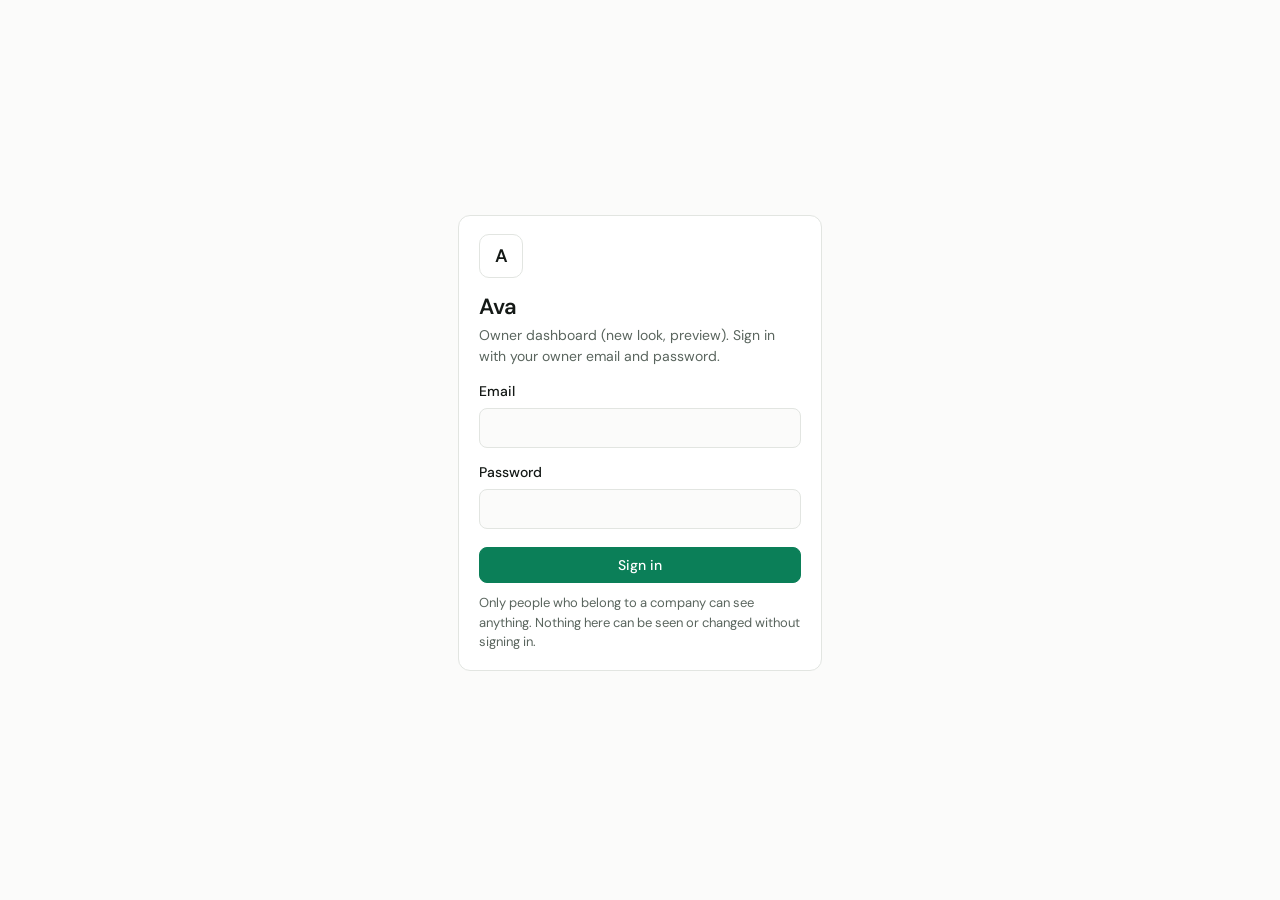
==== v3/index.html @ 1d2b5fd9 "Dashboard look 3 (preview): frame, Home, Goals, Companies" ====
<!doctype html>
<html lang="en">
<head>
<meta charset="utf-8" />
<meta name="viewport" content="width=device-width, initial-scale=1, viewport-fit=cover" />
<meta name="referrer" content="no-referrer" />
<meta name="color-scheme" content="light dark" />
<meta name="theme-color" content="#0d0f0e" />
<meta name="apple-mobile-web-app-capable" content="yes" />
<meta name="apple-mobile-web-app-title" content="Ava" />
<!-- Only this page's own files and the project address are allowed. Nothing else can run or be contacted. -->
<meta http-equiv="Content-Security-Policy" content="default-src 'none'; script-src 'self'; style-src 'self'; font-src 'self'; img-src 'self' data:; connect-src https://mlkknzwrzjqxydgsbqtu.supabase.co; base-uri 'none'; form-action 'none'" />
<title>Ava</title>
<link rel="icon" href="data:," />
<link rel="stylesheet" href="./css/theme.css" />
<link rel="stylesheet" href="./css/layout.css" />
<link rel="stylesheet" href="./css/parts.css" />
<link rel="stylesheet" href="./css/screens.css" />
</head>
<body>

<!-- SIGN IN -->
<main id="signin" class="signin" hidden>
  <div class="card signin-card">
    <div class="brand big" aria-hidden="true">A</div>
    <h1>Ava</h1>
    <p class="muted">Owner dashboard (new look, preview). Sign in with your owner email and password.</p>
    <form id="signin-form" autocomplete="on">
      <label class="field" for="email">Email</label>
      <input id="email" name="username" type="email" autocomplete="username" required />
      <label class="field" for="password">Password</label>
      <input id="password" name="password" type="password" autocomplete="current-password" required />
      <button id="signin-btn" class="btn primary block" type="submit">Sign in</button>
      <p id="signin-error" class="notice bad" role="alert" hidden></p>
    </form>
    <p class="muted small">Only people who belong to a company can see anything. Nothing here can be seen or changed without signing in.</p>
  </div>
</main>

<!-- THE DASHBOARD -->
<div class="app" id="app" hidden>
  <div class="pausebar" id="pausebar" role="alert" hidden></div>
  <nav class="strip" id="strip" aria-label="Main menu"></nav>
  <header class="top" id="top"></header>
  <aside class="panel" id="panel" aria-label="In this section"></aside>
  <main class="main" id="main" tabindex="-1"></main>
  <nav class="tabbar" id="tabbar" aria-label="Main menu"></nav>
</div>
<div id="sheet-root"></div>

<script type="module" src="./js/app.js"></script>
</body>
</html>
---- v3/css/theme.css ----
/* Ava owner dashboard, look 3. Fonts are bundled (no outside request). Colours are the approved tokens, light and dark.
   Appearance "Auto" follows the device; Light and Dark are forced with data-theme on the page.
   Colour rules: green only for the ONE main button on a screen, the selected menu item, and "on" or "healthy". Amber = needs attention. Red = paused, danger, errors. */
@font-face { font-family: "DM Sans"; font-style: normal; font-weight: 400; font-display: swap; src: url("../fonts/dm-sans-400.woff2") format("woff2"); }
@font-face { font-family: "DM Sans"; font-style: normal; font-weight: 500; font-display: swap; src: url("../fonts/dm-sans-500.woff2") format("woff2"); }
@font-face { font-family: "DM Sans"; font-style: normal; font-weight: 600; font-display: swap; src: url("../fonts/dm-sans-600.woff2") format("woff2"); }

:root {
  --bg: #fbfbfa; --panel: #f4f5f3; --rail: #eef0ed; --card: #ffffff; --line: #e2e5e1; --text: #141916; --muted: #5a655e;
  --accent: #0b7f58; --accentText: #0a7a55; --accentSoft: rgba(11, 127, 88, .10); --onAccent: #ffffff; --dot: #18a36b;
  --warn: #8a5d05; --warnSoft: rgba(138, 93, 5, .10); --danger: #b83232; --dangerSoft: rgba(184, 50, 50, .08); --track: #e6e9e5; --sel: #e9ece8;
  --overlay: rgba(20, 25, 22, .38);
  --font: "DM Sans", system-ui, -apple-system, "Segoe UI", Roboto, Arial, sans-serif;
  --s: 1;
  --row: 44px;
  color-scheme: light;
}
@media (prefers-color-scheme: dark) {
  :root:not([data-theme="light"]) {
    --bg: #0d0f0e; --panel: #101312; --rail: #0b0d0c; --card: #141816; --line: #232927; --text: #e2e6e3; --muted: #9aa59f;
    --accent: #2fbf7c; --accentText: #52d89b; --accentSoft: rgba(47, 191, 124, .13); --onAccent: #06150e; --dot: #3dd68c;
    --warn: #e8b65f; --warnSoft: rgba(232, 182, 95, .12); --danger: #ff7a7a; --dangerSoft: rgba(255, 122, 122, .10); --track: #252c29; --sel: #181d1b;
    --overlay: rgba(0, 0, 0, .55);
    color-scheme: dark;
  }
}
:root[data-theme="dark"] {
  --bg: #0d0f0e; --panel: #101312; --rail: #0b0d0c; --card: #141816; --line: #232927; --text: #e2e6e3; --muted: #9aa59f;
  --accent: #2fbf7c; --accentText: #52d89b; --accentSoft: rgba(47, 191, 124, .13); --onAccent: #06150e; --dot: #3dd68c;
  --warn: #e8b65f; --warnSoft: rgba(232, 182, 95, .12); --danger: #ff7a7a; --dangerSoft: rgba(255, 122, 122, .10); --track: #252c29; --sel: #181d1b;
  --overlay: rgba(0, 0, 0, .55);
  color-scheme: dark;
}
/* text size (Settings > General) and row density */
:root[data-size="small"] { --s: .93; }
:root[data-size="large"] { --s: 1.14; }
:root[data-density="compact"] { --row: 36px; }

* { box-sizing: border-box; }
html { font-size: calc(14px * var(--s)); -webkit-text-size-adjust: 100%; }
body { margin: 0; background: var(--bg); color: var(--text); font: 400 1rem/1.5 var(--font); -webkit-font-smoothing: antialiased; }
[hidden] { display: none !important; }
button, input, select, textarea { font: inherit; color: inherit; }
h1, h2, h3, h4, p { margin: 0; }
h1, h2, h3, h4, strong, b { font-weight: 600; }
a { color: inherit; }
.sr-only { position: absolute; width: 1px; height: 1px; overflow: hidden; clip: rect(0 0 0 0); white-space: nowrap; }
:focus-visible { outline: 2px solid var(--text); outline-offset: 2px; border-radius: 6px; }
::selection { background: var(--accentSoft); }
@media (prefers-reduced-motion: reduce) { * { transition: none !important; animation: none !important; } }
.ico { flex: 0 0 auto; display: block; }
---- v3/css/layout.css ----
/* The frame: pause bar, left strip (76px), side panel (224px), top bar, main area; on a phone one column with a bottom bar. */
.app { display: grid; height: 100vh; height: 100dvh; grid-template-columns: 76px 224px minmax(0, 1fr); grid-template-rows: auto 56px minmax(0, 1fr);
  grid-template-areas: "pause pause pause" "strip top top" "strip panel main"; background: var(--bg); }
.pausebar { grid-area: pause; display: flex; align-items: center; justify-content: center; gap: 14px; flex-wrap: wrap; min-height: 40px; padding: 6px 16px; background: var(--dangerSoft); color: var(--danger); border-bottom: 1px solid var(--line); font-weight: 500; }
.strip { grid-area: strip; background: var(--rail); border-right: 1px solid var(--line); display: flex; flex-direction: column; align-items: center; gap: 4px; padding: 10px 0 12px; overflow-y: auto; }
.top { grid-area: top; background: var(--bg); border-bottom: 1px solid var(--line); padding: 0 20px; display: flex; align-items: center; gap: 12px; min-width: 0; }
.panel { grid-area: panel; background: var(--panel); border-right: 1px solid var(--line); overflow-y: auto; display: flex; flex-direction: column; min-width: 0; }
.main { grid-area: main; overflow-y: auto; min-width: 0; outline: none; padding: 24px 28px 56px; overflow-wrap: anywhere; }
.tabbar { display: none; }

/* ---- left strip ---- */
.brand { width: 36px; height: 36px; border-radius: 10px; border: 1px solid var(--line); background: var(--card); color: var(--text); display: grid; place-items: center; font-weight: 600; font-size: 1.1rem; margin: 2px 0 10px; flex: 0 0 auto; }
.brand.big { width: 44px; height: 44px; font-size: 1.3rem; margin: 0 0 12px; }
.nav-btn { position: relative; width: 64px; padding: 8px 0 7px; border: 0; background: none; border-radius: 10px; color: var(--muted); display: flex; flex-direction: column; align-items: center; gap: 4px; cursor: pointer; font-size: 11px; font-weight: 500; line-height: 1.1; }
.nav-btn:hover { color: var(--text); background: var(--sel); }
.nav-btn[aria-current="page"] { background: var(--accentSoft); color: var(--accentText); }
.nav-btn .count { position: absolute; top: 1px; right: 4px; min-width: 18px; height: 18px; padding: 0 5px; border-radius: 9px; background: var(--text); color: var(--bg); font-size: 11px; font-weight: 600; display: grid; place-items: center; }
.strip-foot { margin-top: auto; display: flex; flex-direction: column; align-items: center; width: 100%; }

/* ---- top bar ---- */
.picker { position: relative; display: flex; align-items: center; gap: 8px; min-width: 0; max-width: 24rem; height: 40px; padding: 0 12px; border: 1px solid var(--line); background: var(--card); border-radius: 8px; }
.picker .ico { color: var(--muted); }
.picker select { appearance: none; -webkit-appearance: none; border: 0; background: transparent; font-weight: 500; min-width: 0; max-width: 15rem; height: 100%; text-overflow: ellipsis; cursor: pointer; padding-right: 4px; color: var(--text); }
.picker select:disabled { opacity: 1; -webkit-text-fill-color: var(--text); cursor: default; }
.picker select option { color: #111; background: #fff; }
.picker .branch { color: var(--muted); white-space: nowrap; font-size: 13px; padding-left: 10px; border-left: 1px solid var(--line); }
.status-pill { display: inline-flex; align-items: center; gap: 8px; height: 28px; padding: 0 12px; border-radius: 14px; border: 1px solid var(--line); color: var(--muted); font-size: 13px; white-space: nowrap; }
.status-pill i { width: 8px; height: 8px; border-radius: 50%; background: var(--muted); }
.status-pill.on i { background: var(--dot); }
.status-pill.paused { color: var(--danger); background: var(--dangerSoft); border-color: transparent; }
.status-pill.paused i { background: var(--danger); }
.top .grow { flex: 1 1 auto; }
.pretend-chip { display: inline-flex; align-items: center; gap: 6px; height: 28px; padding: 0 12px; border-radius: 14px; background: var(--warnSoft); color: var(--warn); font-size: 13px; font-weight: 500; white-space: nowrap; }

/* ---- side panel ---- */
.panel-h { padding: 18px 16px 6px; font-size: 13px; font-weight: 600; color: var(--muted); }
.panel-body { padding: 4px 8px 20px; display: flex; flex-direction: column; gap: 2px; }
.pitem { display: flex; align-items: center; justify-content: space-between; gap: 8px; width: 100%; min-height: 36px; padding: 6px 10px; border: 0; background: none; border-radius: 8px; color: var(--text); text-align: left; cursor: pointer; }
.pitem:hover { background: var(--sel); }
.pitem[aria-current="true"] { background: var(--accentSoft); color: var(--accentText); }
.pitem .t { min-width: 0; overflow: hidden; text-overflow: ellipsis; white-space: nowrap; }
.pitem .n { color: var(--muted); font-size: 13px; flex: 0 0 auto; }
.pitem[aria-current="true"] .n { color: inherit; }
.pitem.two { flex-direction: column; align-items: stretch; gap: 0; padding: 7px 10px; }
.pitem.two .t { display: block; }
.pitem.two .s { color: var(--muted); font-size: 13px; }
.psec { padding: 14px 10px 4px; font-size: 13px; font-weight: 600; color: var(--muted); }
.plink { display: flex; align-items: center; gap: 8px; min-height: 36px; padding: 6px 10px; border: 0; background: none; border-radius: 8px; color: var(--muted); cursor: pointer; width: 100%; text-align: left; }
.plink:hover { background: var(--sel); color: var(--text); }
.pfoot { margin-top: auto; padding: 8px 8px 16px; border-top: 1px solid var(--line); }

/* ---- main page frame ---- */
.page { max-width: 64rem; margin: 0 auto; }
.page.wide { max-width: none; }
.page-h { display: flex; align-items: center; gap: 12px; flex-wrap: wrap; margin-bottom: 18px; min-width: 0; }
.page-h h1, .page-title { font-size: 22px; font-weight: 600; line-height: 1.25; min-width: 0; display: flex; align-items: center; gap: 10px; flex-wrap: wrap; margin-bottom: 4px; }
.page-h h1 { margin-bottom: 0; }
.page-h .grow { flex: 1 1 auto; }
.crumb { display: inline-flex; align-items: center; gap: 4px; border: 0; background: none; color: var(--muted); cursor: pointer; padding: 6px 0; min-height: 32px; }
.crumb:hover { color: var(--text); }
.back { display: inline-flex; align-items: center; gap: 4px; border: 0; background: none; color: var(--muted); cursor: pointer; padding: 6px 0; min-height: 32px; margin-bottom: 6px; }
.back:hover { color: var(--text); }
.mainnote { color: var(--muted); margin: 0 0 16px; max-width: 46rem; }
.sub { color: var(--muted); }
.sectitle, .label13 { font-size: 13px; font-weight: 600; color: var(--muted); margin: 22px 0 8px; }
.sectitle:first-child { margin-top: 0; }

/* ---- sheets and dialogs ---- */
.overlay { position: fixed; inset: 0; background: var(--overlay); display: grid; place-items: center; z-index: 30; padding: 16px; }
.sheet { background: var(--card); color: var(--text); border: 1px solid var(--line); border-radius: 12px; padding: 22px; width: min(28rem, 100%); max-height: 88vh; max-height: 88dvh; overflow: auto; outline: none; }
.sheet.wide { width: min(36rem, 100%); }
.sheet h2 { font-size: 1.15rem; margin-bottom: 6px; }
.sheet .btnrow { margin-top: 18px; justify-content: flex-end; }
.sheet .menu { display: grid; gap: 2px; margin-top: 10px; }
.sheet .menu button { display: flex; align-items: center; gap: 12px; text-align: left; background: none; border: 0; min-height: 48px; padding: 8px 10px; border-radius: 8px; cursor: pointer; }
.sheet .menu button:hover { background: var(--sel); }

/* ---- PHONE ---- */
@media (max-width: 899px) {
  .app { grid-template-columns: minmax(0, 1fr); grid-template-rows: auto auto minmax(0, 1fr) auto; grid-template-areas: "pause" "top" "main" "tabs"; }
  .strip, .panel { display: none; }
  .top { padding: 8px 12px; height: auto; min-height: 56px; gap: 8px; }
  .top .brand { display: none; }
  .picker { flex: 1 1 auto; min-width: 0; height: 44px; }
  .picker select { max-width: none; flex: 1 1 auto; }
  .picker .branch { display: none; }
  .status-pill .label { display: none; }
  .status-pill { padding: 0 9px; }
  .main { padding: 16px 14px 28px; }
  .page-h h1, .page-title { font-size: 20px; }
  .tabbar { grid-area: tabs; display: grid; grid-template-columns: repeat(5, 1fr); background: var(--rail); border-top: 1px solid var(--line); padding-bottom: env(safe-area-inset-bottom); }
  .tab { position: relative; border: 0; background: none; min-height: 56px; padding: 7px 2px 6px; display: flex; flex-direction: column; align-items: center; justify-content: center; gap: 3px; font-size: 11px; font-weight: 500; color: var(--muted); cursor: pointer; }
  .tab[aria-current="page"] { color: var(--accentText); }
  .tab[aria-current="page"]::before { content: ""; position: absolute; top: 0; left: 28%; right: 28%; height: 2px; background: var(--accent); border-radius: 0 0 2px 2px; }
  .tab .count { position: absolute; top: 4px; left: calc(50% + 6px); min-width: 18px; height: 18px; padding: 0 5px; border-radius: 9px; background: var(--text); color: var(--bg); font-size: 11px; font-weight: 600; display: grid; place-items: center; }
  .overlay { align-items: end; padding: 0; }
  .sheet { border-radius: 14px 14px 0 0; width: 100%; padding-bottom: calc(22px + env(safe-area-inset-bottom)); }
  .sheet .btnrow { flex-direction: column-reverse; } .sheet .btnrow .btn { width: 100%; }
}
@media (min-width: 900px) { .phone-only { display: none !important; } }
@media (max-width: 899px) { .desk-only { display: none !important; } }
---- v3/css/parts.css ----
/* Parts used on every screen: cards, buttons, tags, chips, switches, tables, forms, notices.
   Green marks the ONE main button on a screen (.btn.primary), the selected item, and "on"/"healthy". Everything else is an outline in the text colour. */

/* ---- cards ---- */
.card { background: var(--card); border: 1px solid var(--line); border-radius: 12px; padding: 18px 20px; margin-bottom: 14px; min-width: 0; }
.card h3 { font-size: 1.07rem; margin-bottom: 4px; }
.card.inner { background: var(--bg); margin: 12px 0 0; padding: 14px 16px; }
.card.flush { padding: 0; overflow: hidden; }
.card.empty { text-align: center; padding: 28px 20px; color: var(--muted); }
.card.ask { border-color: var(--text); }
.card.item { display: block; width: 100%; text-align: left; cursor: pointer; }
.row2 { display: flex; justify-content: space-between; align-items: flex-start; gap: 10px; flex-wrap: wrap; min-width: 0; }
.row2 > * { min-width: 0; }
.muted { color: var(--muted); }
.small { font-size: 13px; }
.strong { font-weight: 600; }
.when { color: var(--muted); font-size: 13px; }
.cardlist { display: grid; grid-template-columns: minmax(0, 1fr); }
.cardlist > .li { padding: 12px 0; border-top: 1px solid var(--line); }
.cardlist > .li:first-child { border-top: 0; padding-top: 2px; }
ul.plain { margin: 6px 0 0; padding-left: 1.2rem; } ul.plain li { margin: 4px 0; }
ul.plain.small { font-size: 13px; color: var(--muted); }
.plainlist { list-style: none; margin: 8px 0 0; padding: 0; display: grid; gap: 6px; }
.plainlist li { padding: 8px 12px; border-radius: 8px; border: 1px solid var(--line); overflow-wrap: anywhere; }
.plainlist li { position: relative; padding-left: 28px; }
.plainlist li::before { content: ""; position: absolute; left: 12px; top: 1.05em; width: 8px; height: 8px; border-radius: 50%; background: var(--track); }
.plainlist li.good::before { background: var(--dot); } .plainlist li.bad::before { background: var(--danger); } .plainlist li.warn::before { background: var(--warn); }
.quote { margin: 6px 0; padding: 8px 12px; border-radius: 8px; background: var(--track); color: var(--muted); overflow-wrap: anywhere; }
.kv { display: grid; grid-template-columns: 9rem minmax(0, 1fr); gap: 8px 16px; margin: 10px 0 0; }
.kv dt { color: var(--muted); } .kv dd { margin: 0; }
.kv2 { display: grid; grid-template-columns: repeat(3, 1fr); gap: 8px; margin-bottom: 12px; }
.big2 { font-size: 1.6rem; font-weight: 600; }
.prewrap { white-space: pre-wrap; overflow-wrap: anywhere; margin: 4px 0; }
.warnText { color: var(--warn); }
details.d { margin-top: 6px; font-size: 13px; color: var(--muted); }
.foot { text-align: center; color: var(--muted); font-size: 13px; margin-top: 24px; }

/* ---- buttons: outline by default; .primary (green) only for the one main action ---- */
.btn { display: inline-flex; align-items: center; justify-content: center; gap: 8px; min-height: 36px; padding: 0 16px; border-radius: 8px; border: 1px solid var(--line); background: transparent; color: var(--text); font-weight: 500; cursor: pointer; white-space: nowrap; text-decoration: none; }
.btn:hover { background: var(--sel); }
.btn:disabled, .btn[aria-disabled="true"] { opacity: .5; cursor: not-allowed; }
.btn.primary { background: var(--accent); border-color: var(--accent); color: var(--onAccent); }
.btn.primary:hover { filter: brightness(1.08); background: var(--accent); }
.btn.ghost { background: transparent; }
.btn.danger { color: var(--danger); border-color: var(--danger); }
.btn.danger:hover { background: var(--dangerSoft); }
.btn.sm { min-height: 32px; padding: 0 12px; }
.btn.lg, .bigbtn { min-height: 40px; padding: 0 20px; }
.btn.block { width: 100%; }
.btn.block + .btn.block, .btn.block + .textbtn { margin-top: 8px; }
.btn-pause { height: 36px; }
.btn-pause:hover:not(:disabled) { color: var(--danger); border-color: var(--danger); background: var(--dangerSoft); }
.btn.resume { color: var(--danger); border-color: var(--danger); }
.btn.resume:hover { background: var(--danger); color: var(--bg); }
.btnrow { display: flex; gap: 8px; flex-wrap: wrap; margin-top: 12px; align-items: center; }
.textbtn { background: none; border: 0; color: var(--text); text-decoration: underline; text-underline-offset: 3px; text-decoration-color: var(--line); cursor: pointer; padding: 4px 0; min-height: 28px; }
.textbtn:hover { text-decoration-color: var(--text); }
.iconbtn { display: inline-grid; place-items: center; width: 36px; height: 36px; border: 1px solid var(--line); border-radius: 8px; background: transparent; cursor: pointer; color: var(--text); }
.iconbtn:hover { background: var(--sel); }

/* ---- tags (12px pills) and chips (38px pills) ---- */
.tag, .badge { display: inline-flex; align-items: center; gap: 4px; height: 22px; padding: 0 9px; border-radius: 11px; font-size: 12px; font-weight: 500; line-height: 1; white-space: nowrap; background: var(--track); color: var(--muted); vertical-align: middle; }
.tag.good, .badge.good { background: var(--accentSoft); color: var(--accentText); }
.tag.warn, .badge.warn { background: var(--warnSoft); color: var(--warn); }
.tag.bad, .badge.bad { background: var(--dangerSoft); color: var(--danger); }
.tag.soon, .badge.soon, .badge.wait { background: var(--track); color: var(--muted); }
.badge.guess { margin-left: 8px; }
.chips { display: flex; flex-wrap: wrap; gap: 8px; margin-top: 10px; }
.chips button, .chip { display: inline-flex; align-items: center; gap: 6px; height: 38px; padding: 0 16px; border-radius: 19px; border: 1px solid var(--line); background: transparent; color: var(--text); cursor: pointer; white-space: nowrap; }
.chips button:hover, .chip:hover { background: var(--sel); }
.chips button[aria-pressed="true"], .chip[aria-pressed="true"] { background: var(--sel); border-color: var(--muted); font-weight: 500; }
.chips button:disabled { opacity: .5; cursor: not-allowed; }
.chiprow { display: flex; gap: 8px; overflow-x: auto; scrollbar-width: none; -webkit-overflow-scrolling: touch; padding-bottom: 2px; scroll-snap-type: x proximity; }
.chiprow::-webkit-scrollbar { display: none; }
.chiprow .chip { scroll-snap-align: start; flex: 0 0 auto; }

/* ---- switch 40x24 ---- */
.switch { position: relative; flex: 0 0 auto; width: 40px; height: 24px; border-radius: 12px; border: 0; background: var(--track); cursor: pointer; padding: 0; transition: background .15s; }
.switch::after { content: ""; position: absolute; top: 3px; left: 3px; width: 18px; height: 18px; border-radius: 50%; background: var(--card); box-shadow: 0 0 0 1px var(--line); transition: transform .15s; }
.switch[aria-checked="true"] { background: var(--accent); }
.switch[aria-checked="true"]::after { transform: translateX(16px); background: var(--onAccent); box-shadow: none; }
.switch:disabled { opacity: .5; cursor: not-allowed; }
@media (max-width: 899px) { .switch { position: relative; } .switch::before { content: ""; position: absolute; inset: -10px -4px; } }

/* ---- forms ---- */
.field { display: block; margin-top: 14px; font-weight: 500; }
input[type="text"], input[type="search"], input[type="email"], input[type="password"], input[type="number"], select.pick, .pick, textarea { width: 100%; min-height: 40px; margin-top: 6px; padding: 0 12px; border-radius: 8px; border: 1px solid var(--line); background: var(--bg); color: var(--text); }
textarea { padding: 10px 12px; resize: vertical; min-height: 96px; display: block; line-height: 1.5; }
.listbox { min-height: 140px; }
input:focus, textarea:focus, select:focus { outline: 2px solid var(--text); outline-offset: 0; }
::placeholder { color: var(--muted); opacity: .8; }
.chipfile { display: inline-flex; align-items: center; height: 38px; padding: 0 16px; border: 1px solid var(--line); border-radius: 19px; cursor: pointer; }
.chipfile:hover { background: var(--sel); }
.chipfile:focus-within { outline: 2px solid var(--text); outline-offset: 2px; }
.searchbox { display: flex; align-items: center; gap: 8px; height: 38px; padding: 0 12px; border: 1px solid var(--line); border-radius: 8px; background: var(--bg); color: var(--muted); min-width: 0; }
.searchbox input { flex: 1; min-width: 0; margin: 0; min-height: 0; height: 100%; padding: 0; border: 0; background: transparent; outline: none; }
.searchbox:focus-within { outline: 2px solid var(--text); }
.checks { max-height: 20rem; overflow-y: auto; border: 1px solid var(--line); border-radius: 8px; padding: 6px; margin-top: 8px; background: var(--bg); }
.check { display: flex; align-items: center; gap: 12px; min-height: 40px; padding: 4px 10px; border-radius: 8px; cursor: pointer; }
.check:hover { background: var(--sel); }
.check input { width: 20px; height: 20px; accent-color: var(--accent); flex: 0 0 auto; margin: 0; min-height: 0; padding: 0; }
.check.d1 { padding-left: 32px; } .check.d2 { padding-left: 54px; }
.seg { display: inline-flex; border: 1px solid var(--line); border-radius: 8px; padding: 2px; gap: 2px; background: var(--bg); }
.seg button { border: 0; background: transparent; border-radius: 6px; min-height: 32px; padding: 0 14px; cursor: pointer; color: var(--muted); display: inline-flex; align-items: center; gap: 6px; }
.seg button[aria-pressed="true"] { background: var(--sel); color: var(--text); font-weight: 500; }

/* ---- notices ---- */
.notice { border-radius: 8px; padding: 10px 14px; margin: 12px 0; background: var(--accentSoft); color: var(--accentText); border: 1px solid transparent; }
.notice.warn { background: var(--warnSoft); color: var(--warn); }
.notice.bad { background: var(--dangerSoft); color: var(--danger); }
.notice.neutral, .notice.wait { background: transparent; color: var(--text); border-color: var(--line); }
.notice p { margin: 4px 0; }
.notice details { margin-top: 4px; font-size: 13px; }
.loaderr { margin-bottom: 14px; }

/* ---- empty and error states ---- */
.state { text-align: center; max-width: 26rem; margin: 40px auto; padding: 0 12px; }
.state .ico { margin: 0 auto 12px; color: var(--muted); }
.state.warn .ico { color: var(--warn); } .state.bad .ico { color: var(--danger); }
.state p { color: var(--muted); margin-bottom: 14px; }
.state h3 { margin-bottom: 4px; }
.state .btn { margin-top: 2px; }
.state.inline { margin: 22px auto; }
.empty { color: var(--muted); text-align: center; padding: 28px 12px; }

/* ---- progress ---- */
.bar { height: 6px; background: var(--track); border-radius: 3px; overflow: hidden; margin: 8px 0 4px; }
.bar > span { display: block; height: 100%; width: 100%; background: var(--accent); transform-origin: left center; transform: scaleX(0); }
@media (prefers-reduced-motion: no-preference) { .bar > span { transition: transform .4s ease; } }

/* ---- tables: rows about 44px ---- */
.tablewrap { overflow-x: auto; }
.tbl { width: 100%; border-collapse: collapse; }
.tbl th { text-align: left; font-size: 13px; font-weight: 600; color: var(--muted); padding: 0 12px; height: 38px; border-bottom: 1px solid var(--line); white-space: nowrap; }
.tbl td { padding: 0 12px; height: var(--row); border-bottom: 1px solid var(--line); vertical-align: middle; max-width: 18rem; }
.tbl td.wrap { white-space: normal; }
.tbl td:not(.wrap) { overflow: hidden; text-overflow: ellipsis; white-space: nowrap; }
.tbl tbody tr { cursor: pointer; }
.tbl tbody tr:hover { background: var(--sel); }
.tbl tbody tr[aria-selected="true"] { background: var(--sel); box-shadow: inset 2px 0 0 var(--accent); }
.tbl tbody tr:last-child td { border-bottom: 0; }
.tbl .tick { width: 40px; padding-right: 0; }
.tbl .tick input { width: 18px; height: 18px; margin: 0; min-height: 0; accent-color: var(--accent); vertical-align: middle; padding: 0; }
.tbl .name { font-weight: 500; }
.tbl td.muted { color: var(--muted); }
.pager { display: flex; align-items: center; justify-content: space-between; gap: 12px; flex-wrap: wrap; padding: 10px 14px; border-top: 1px solid var(--line); color: var(--muted); font-size: 13px; }
.pager .btnrow { margin: 0; }
.selbar { display: flex; align-items: center; gap: 10px; flex-wrap: wrap; padding: 8px 14px; background: var(--sel); border-bottom: 1px solid var(--line); }
.selbar .grow { flex: 1 1 auto; font-weight: 500; }
.toolbar { display: flex; align-items: center; gap: 8px; flex-wrap: wrap; padding: 12px 14px; border-bottom: 1px solid var(--line); }
.toolbar .searchbox { flex: 1 1 14rem; max-width: 22rem; }
.toolbar select { width: auto; min-height: 36px; margin: 0; padding: 0 10px; }
.toolbar .tog { display: inline-flex; align-items: center; gap: 8px; min-height: 36px; cursor: pointer; }
.toolbar .tog input { width: 18px; height: 18px; margin: 0; min-height: 0; accent-color: var(--accent); padding: 0; }
.filterbtn { position: relative; }

/* ---- rows used on phone lists ---- */
.rowlist { display: grid; grid-template-columns: minmax(0, 1fr); }
.lrow { display: flex; align-items: center; justify-content: space-between; gap: 12px; width: 100%; min-height: 56px; padding: 8px 14px; border: 0; border-bottom: 1px solid var(--line); background: transparent; text-align: left; cursor: pointer; }
.lrow:last-child { border-bottom: 0; }
.lrow:hover { background: var(--sel); }
.lrow .l { min-width: 0; flex: 1 1 auto; }
.lrow .l .t { display: block; font-weight: 500; overflow: hidden; text-overflow: ellipsis; white-space: nowrap; }
.lrow .l .s { display: block; color: var(--muted); font-size: 13px; overflow: hidden; text-overflow: ellipsis; white-space: nowrap; }
.lrow .r { flex: 0 0 auto; display: flex; align-items: center; gap: 8px; color: var(--muted); }

/* ---- settings rows ---- */
.srow { display: flex; align-items: center; justify-content: space-between; gap: 16px; padding: 14px 0; border-top: 1px solid var(--line); }
.srow:first-child { border-top: 0; }
.srow .l { min-width: 0; flex: 1 1 auto; }
.srow .l .t { font-weight: 500; display: flex; align-items: center; gap: 8px; flex-wrap: wrap; }
.srow .l .s { color: var(--muted); }
.srow .r { flex: 0 0 auto; display: flex; align-items: center; gap: 10px; }
.srow .r .state-text { color: var(--muted); font-size: 13px; }

@media (max-width: 899px) {
  .btn { min-height: 44px; } .btn.sm { min-height: 44px; }
  .chips button, .chip { height: 44px; }
  .check { min-height: 44px; }
  .textbtn { min-height: 44px; }
  .iconbtn { width: 44px; height: 44px; }
  .btn.block { min-height: 48px; }
  input[type="text"], input[type="search"], input[type="email"], input[type="password"], .pick { min-height: 44px; }
  .srow { gap: 12px; }
  .kv2 .big2 { font-size: 1.3rem; }
}

/* a button that follows a line of text gets a little room */
.card p + .btn, .card .muted + .btn, .card .small + .btn { margin-top: 10px; }
---- v3/css/screens.css ----
/* Screen-specific styles: Home, Goals, Companies (list, board, details beside the list), Outreach, Connectors, Settings, Activity. */

.signin { min-height: 100vh; min-height: 100dvh; display: grid; place-items: center; padding: 20px; background: var(--bg); }
.signin-card { width: min(26rem, 100%); }
.signin-card h1 { font-size: 22px; margin: 6px 0 2px; }
.signin-card input { margin-top: 6px; }
.signin-card .btn { margin: 18px 0 10px; }

/* ---- Home ---- */
.home { max-width: 44rem; padding-top: 28px; }
.greet { font-size: 22px; font-weight: 600; margin: 0 0 16px; }
.goalbox { background: var(--card); border: 1px solid var(--line); border-radius: 12px; padding: 14px 16px 12px; margin-bottom: 14px; }
.goalbox:focus-within { border-color: var(--muted); }
.goalbox textarea { border: 0; background: transparent; padding: 0; margin: 0; min-height: 84px; font-size: 1.1rem; outline: none; resize: none; }
.goalbox-foot { display: flex; align-items: center; justify-content: space-between; gap: 12px; flex-wrap: wrap; margin-top: 8px; }
.goalbox .notice { margin: 10px 0 0; }
.shortcuts { margin: 0 0 28px; }
.review h2.cardtitle { font-size: 1.15rem; margin-bottom: 6px; }
.setup { margin-top: 8px; }
.setup .label13, .home .label13 { margin-top: 8px; }
.pad { padding: 4px 10px; }
.row2.gap { align-items: center; margin-top: 8px; }

/* ---- Goals ---- */
.kv.first { margin-top: 0; }

/* ---- Companies ---- */
.cosplit { position: relative; }
.cosplit.has-drawer { display: grid; grid-template-columns: minmax(0, 1fr) 400px; gap: 20px; align-items: start; }
.co-main { min-width: 0; }
.toolgroup { display: contents; }
.drawer { background: var(--card); border: 1px solid var(--line); border-radius: 12px; position: sticky; top: 0; max-height: calc(100vh - 56px - 48px); max-height: calc(100dvh - 56px - 48px); overflow: hidden; display: flex; flex-direction: column; }
.drawer-h { display: flex; align-items: flex-start; gap: 12px; padding: 16px 16px 12px; border-bottom: 1px solid var(--line); }
.drawer-h h2 { font-size: 1.15rem; margin-bottom: 8px; overflow-wrap: anywhere; }
.drawer-h .grow { flex: 1 1 auto; min-width: 0; }
.drawer .tags, .bcard .tags { display: flex; flex-wrap: wrap; gap: 6px; }
.drawer-b { padding: 14px 16px 18px; overflow-y: auto; }
.drawer-b .card { padding: 14px 14px; }
.drawer-b .card:last-child { margin-bottom: 0; }
.drawer-b .kv { grid-template-columns: 6.5rem minmax(0, 1fr); }

.board { display: grid; grid-auto-flow: column; grid-auto-columns: minmax(230px, 1fr); gap: 12px; overflow-x: auto; padding: 14px; align-items: start; }
.bcol { background: var(--panel); border: 1px solid var(--line); border-radius: 12px; padding: 10px; min-width: 0; }
.bcol h3 { display: flex; justify-content: space-between; align-items: center; font-size: 13px; color: var(--muted); padding: 2px 4px 8px; }
.bcard { display: grid; gap: 3px; width: 100%; text-align: left; background: var(--card); border: 1px solid var(--line); border-radius: 8px; padding: 10px 12px; margin-bottom: 8px; cursor: pointer; }
.bcard:hover, .bcard[aria-pressed="true"] { border-color: var(--muted); }
.bcard .t { font-weight: 500; overflow-wrap: anywhere; }
.bcard .s { color: var(--muted); font-size: 13px; overflow-wrap: anywhere; }
.bcard .tags { margin-top: 2px; }
.stagechips { padding: 10px 14px 0; }

/* the details open as a panel over the page when the screen is not wide enough to sit beside the list */
@media (max-width: 1299px) {
  .cosplit.has-drawer { display: block; }
  .drawer { position: fixed; z-index: 15; top: 96px; right: 0; bottom: 0; width: min(420px, 100%); border-radius: 12px 0 0 0; max-height: none; border-right: 0; }
}
@media (max-width: 899px) {
  .drawer { top: 0; left: 0; width: 100%; border-radius: 0; border: 0; z-index: 25; }
  .drawer-h { padding-top: calc(14px + env(safe-area-inset-top)); }
  .board { display: block; padding: 8px 14px 14px; }
  .bcol { display: none; background: transparent; border: 0; padding: 0; }
  .bcol[data-on="true"] { display: block; }
  .bcol h3 { display: none; }
  .bcard { padding: 12px 14px; }
  .toolbar { padding: 10px 12px; }
  .toolbar .searchbox { max-width: none; height: 44px; }
  #co-q, #goal-q { font-size: 1rem; }
  .stagechips { padding: 10px 0 0; }
  .chiprow { margin: 0 -14px 10px; padding: 0 14px 2px; }
  .page-h .seg { order: 5; }
  .home { padding-top: 6px; }
}

/* with the details open the list keeps its main columns only */
.has-drawer .tbl .c-place, .has-drawer .tbl .c-website, .has-drawer .tbl .c-contact, .has-drawer .tbl .c-source { display: none; }

.has-drawer .page-h .btn .lbl { display: none; }
.has-drawer .page-h .btn { padding: 0 10px; }
@media (max-width: 899px) {
  .hero-action { width: 100%; margin-top: 8px; }
  .kv { grid-template-columns: 6.5rem minmax(0, 1fr); gap: 6px 12px; }
  .kv dd { margin-bottom: 0; }
  .drawer-b .kv { grid-template-columns: 6rem minmax(0, 1fr); }
}
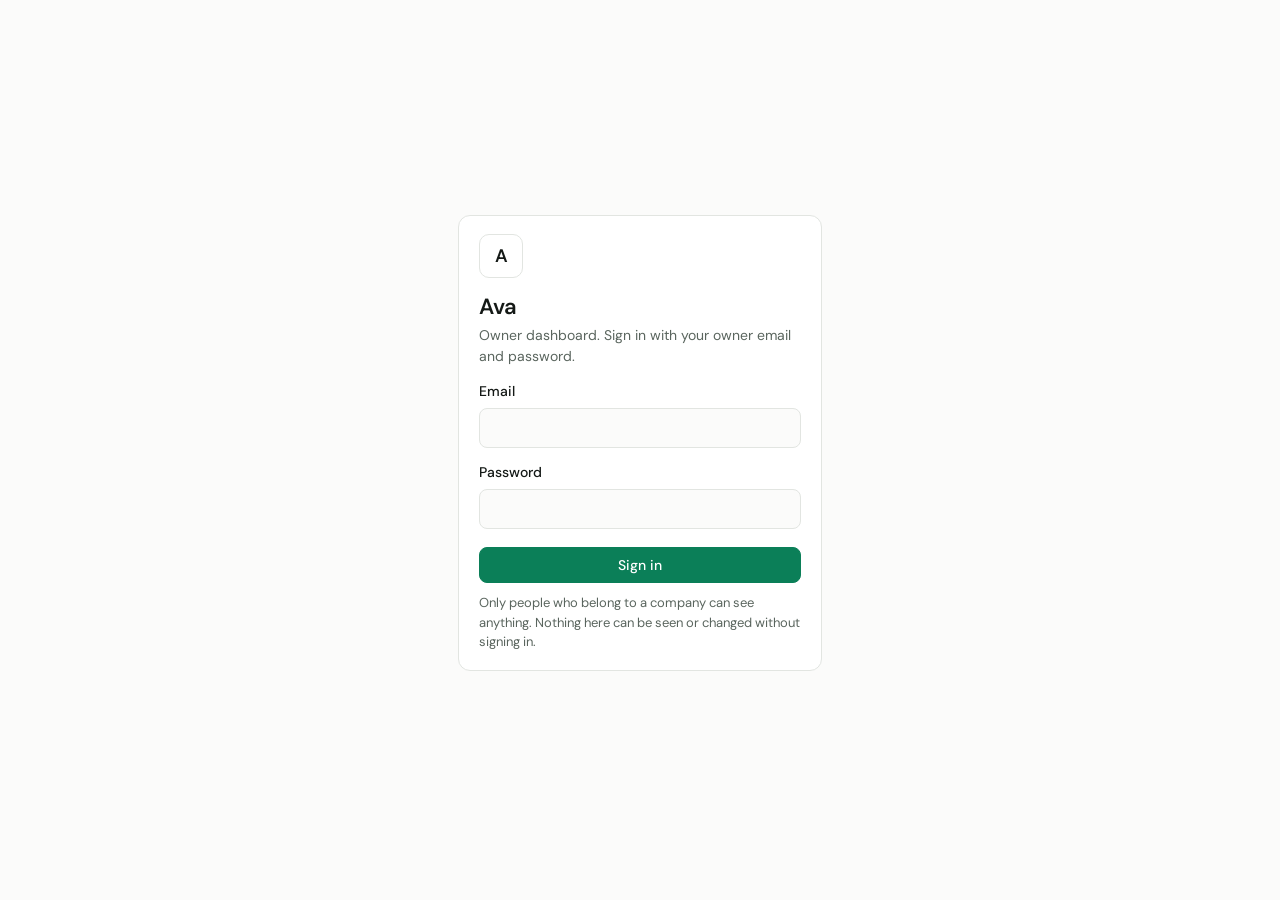
==== commit f4f5456f: "Keep the preview folder in step" ====
--- a/v3/index.html
+++ b/v3/index.html
@@ -24,7 +24,7 @@
   <div class="card signin-card">
     <div class="brand big" aria-hidden="true">A</div>
     <h1>Ava</h1>
-    <p class="muted">Owner dashboard (new look, preview). Sign in with your owner email and password.</p>
+    <p class="muted">Owner dashboard. Sign in with your owner email and password.</p>
     <form id="signin-form" autocomplete="on">
       <label class="field" for="email">Email</label>
       <input id="email" name="username" type="email" autocomplete="username" required />
--- a/v3/css/parts.css
+++ b/v3/css/parts.css
@@ -110,13 +110,17 @@
 .notice.bad { background: var(--dangerSoft); color: var(--danger); }
 .notice.neutral, .notice.wait { background: transparent; color: var(--text); border-color: var(--line); }
 .notice p { margin: 4px 0; }
+.notice .btn { margin-top: 8px; }
 .notice details { margin-top: 4px; font-size: 13px; }
 .loaderr { margin-bottom: 14px; }
 
 /* ---- empty and error states ---- */
 .state { text-align: center; max-width: 26rem; margin: 40px auto; padding: 0 12px; }
-.state .ico { margin: 0 auto 12px; color: var(--muted); }
-.state.warn .ico { color: var(--warn); } .state.bad .ico { color: var(--danger); }
+.state > .ico { margin: 0 auto 12px; color: var(--muted); }
+.state.warn > .ico { color: var(--warn); } .state.bad > .ico { color: var(--danger); }
+.state.warn, .state.bad { padding: 22px 20px; border-radius: 12px; }
+.state.warn { background: var(--warnSoft); } .state.bad { background: var(--dangerSoft); }
+.state.warn h3 { color: var(--warn); } .state.bad h3 { color: var(--danger); }
 .state p { color: var(--muted); margin-bottom: 14px; }
 .state h3 { margin-bottom: 4px; }
 .state .btn { margin-top: 2px; }
@@ -187,3 +191,5 @@
 
 /* a button that follows a line of text gets a little room */
 .card p + .btn, .card .muted + .btn, .card .small + .btn { margin-top: 10px; }
+
+.notice .textbtn { min-height: 0; padding: 0; display: inline; }
--- a/v3/css/screens.css
+++ b/v3/css/screens.css
@@ -82,3 +82,93 @@
   .kv dd { margin-bottom: 0; }
   .drawer-b .kv { grid-template-columns: 6rem minmax(0, 1fr); }
 }
+
+/* ---- Outreach: To approve ---- */
+.approve .split { display: grid; grid-template-columns: minmax(280px, 380px) minmax(0, 1fr); gap: 16px; align-items: start; }
+.queue { position: sticky; top: 0; max-height: calc(100vh - 56px - 48px); max-height: calc(100dvh - 56px - 48px); overflow-y: auto; }
+.qh { padding: 12px 14px 6px; font-size: 13px; font-weight: 600; color: var(--muted); }
+.qfoot { padding: 12px 14px 14px; border-top: 1px solid var(--line); }
+.queue .lrow[aria-current="true"] { background: var(--sel); box-shadow: inset 2px 0 0 var(--accent); }
+.queue .lrow .l .s { white-space: nowrap; }
+.pad { padding: 4px 14px 12px; }
+.workbar { margin-bottom: 14px; }
+.work { display: flex; align-items: center; justify-content: space-between; gap: 16px; padding: 14px 16px; border-top: 1px solid var(--line); }
+.work:first-child { border-top: 0; }
+.work p { margin: 0; }
+.draft { background: var(--card); border: 1px solid var(--line); border-radius: 12px; min-width: 0; display: flex; flex-direction: column; }
+.draft-h { padding: 16px 18px 10px; }
+.draft-h h2 { font-size: 1.15rem; margin-bottom: 6px; overflow-wrap: anywhere; }
+.draft-h .tags { display: flex; flex-wrap: wrap; gap: 6px; }
+.draft-b { padding: 4px 18px 12px; }
+.draft .msg { border: 1px solid var(--line); border-radius: 8px; padding: 12px 14px; margin: 10px 0; background: var(--bg); }
+.draft .msg-subject { font-weight: 600; overflow-wrap: anywhere; margin-bottom: 8px; }
+.draft .msg-body { white-space: pre-wrap; overflow-wrap: anywhere; }
+.why { margin: 10px 0; border: 1px solid var(--line); border-radius: 8px; padding: 0 14px; }
+.why summary { cursor: pointer; min-height: 40px; display: flex; align-items: center; font-weight: 500; }
+.why[open] { padding-bottom: 12px; }
+.actionbar { display: flex; flex-wrap: wrap; gap: 8px; padding: 12px 18px 16px; border-top: 1px solid var(--line); }
+.lrow.static { cursor: default; }
+.lrow.static:hover { background: transparent; }
+.lrow.static .l .s { white-space: normal; }
+.lrow.static .r { flex-wrap: wrap; justify-content: flex-end; }
+
+/* ---- Connectors ---- */
+.cgrid { display: grid; grid-template-columns: repeat(auto-fill, minmax(240px, 1fr)); gap: 12px; margin-bottom: 8px; }
+.ccard { background: var(--card); border: 1px solid var(--line); border-radius: 12px; padding: 16px; display: flex; flex-direction: column; gap: 6px; min-width: 0; }
+.ccard h3 { font-size: 1.07rem; }
+.ccard p { flex: 1 1 auto; margin-bottom: 8px; }
+.ccard .btn { align-self: flex-start; }
+.ctop { display: flex; align-items: center; justify-content: space-between; margin-bottom: 4px; }
+.cicon { width: 32px; height: 32px; border-radius: 8px; border: 1px solid var(--line); display: grid; place-items: center; color: var(--muted); }
+
+/* ---- Settings ---- */
+.themes { display: grid; grid-template-columns: repeat(3, minmax(0, 1fr)); gap: 12px; max-width: 30rem; margin-bottom: 8px; }
+.theme-card { border: 1px solid var(--line); background: transparent; border-radius: 12px; padding: 8px 8px 10px; cursor: pointer; display: grid; gap: 8px; text-align: center; }
+.theme-card[aria-pressed="true"] { border-color: var(--accent); background: var(--accentSoft); }
+.theme-card .tl { font-weight: 500; }
+.mini { position: relative; display: block; height: 64px; border-radius: 8px; border: 1px solid #c9cdc8; overflow: hidden; background: #fbfbfa; }
+.mini i { position: absolute; display: block; }
+.mini .m-strip { left: 0; top: 0; bottom: 0; width: 14%; background: #eef0ed; }
+.mini .m-panel { left: 14%; top: 0; bottom: 0; width: 24%; background: #f4f5f3; }
+.mini .m-line { height: 5px; border-radius: 3px; background: #dfe3de; left: 46%; right: 8%; }
+.mini .m-line.a { top: 14px; } .mini .m-line.b { top: 26px; right: 24%; }
+.mini .m-btn { left: 46%; top: 40px; width: 22%; height: 9px; border-radius: 3px; background: #0b7f58; }
+.theme-card.dark .mini { background: #0d0f0e; border-color: #2b3330; }
+.theme-card.dark .m-strip { background: #0b0d0c; } .theme-card.dark .m-panel { background: #101312; } .theme-card.dark .m-line { background: #252c29; } .theme-card.dark .m-btn { background: #2fbf7c; }
+.theme-card.auto .mini { background: linear-gradient(90deg, #fbfbfa 0 50%, #0d0f0e 50% 100%); }
+.theme-card.auto .m-line { background: #8a958f; }
+.theme-card.auto .m-btn { background: #1f9c6a; }
+.card .srow .seg { flex: 0 0 auto; }
+
+/* ---- Activity ---- */
+.wideinput { max-width: 28rem; margin-bottom: 16px; }
+.aday { margin-bottom: 8px; }
+.alist { list-style: none; margin: 0; padding: 0; }
+.alist .aline, .agroup-h { display: grid; grid-template-columns: 4.2rem minmax(0, 1fr); gap: 10px; padding: 11px 16px; border-top: 1px solid var(--line); align-items: baseline; }
+.alist > li:first-child > .aline, .alist > li:first-child.aline, .alist > li:first-child > .agroup-h { border-top: 0; }
+.agroup-h { width: 100%; border-left: 0; border-right: 0; border-bottom: 0; background: transparent; text-align: left; cursor: pointer; grid-template-columns: 4.2rem minmax(0, 1fr) auto auto; align-items: center; }
+.agroup-h:hover { background: var(--sel); }
+.at { color: var(--muted); font-size: 13px; font-variant-numeric: tabular-nums; }
+.alist.inner { background: var(--panel); border-top: 1px solid var(--line); }
+.alist.inner .aline { padding-left: 32px; }
+.aline .tx { overflow-wrap: anywhere; }
+.subnav { margin: 0 -14px 12px; padding: 0 14px; }
+
+@media (max-width: 1099px) {
+  .approve .split { grid-template-columns: minmax(0, 1fr); }
+  .queue { position: static; max-height: none; }
+  .approve:not(.is-open) .draft { display: none; }
+  .approve.is-open .queue, .approve.is-open .workbar, .approve.is-open .page-h { display: none; }
+}
+@media (max-width: 899px) {
+  .approve.is-open .draft { position: fixed; inset: 0; z-index: 25; border-radius: 0; border: 0; overflow-y: auto; padding-bottom: 92px; }
+  .approve.is-open .actionbar { position: fixed; left: 0; right: 0; bottom: 0; z-index: 26; background: var(--card); padding: 12px 14px calc(12px + env(safe-area-inset-bottom)); display: grid; grid-auto-flow: column; grid-auto-columns: 1fr; }
+  .approve.is-open .actionbar .btn { min-height: 48px; }
+  .draft-h { padding-top: calc(12px + env(safe-area-inset-top)); }
+  .work { flex-direction: column; align-items: stretch; }
+  .themes { max-width: none; }
+  .alist .aline, .agroup-h { grid-template-columns: 3.4rem minmax(0, 1fr); padding: 12px 14px; }
+  .agroup-h { grid-template-columns: 3.4rem minmax(0, 1fr) auto auto; }
+  .cgrid { grid-template-columns: minmax(0, 1fr); }
+  .srow { flex-wrap: wrap; }
+}
